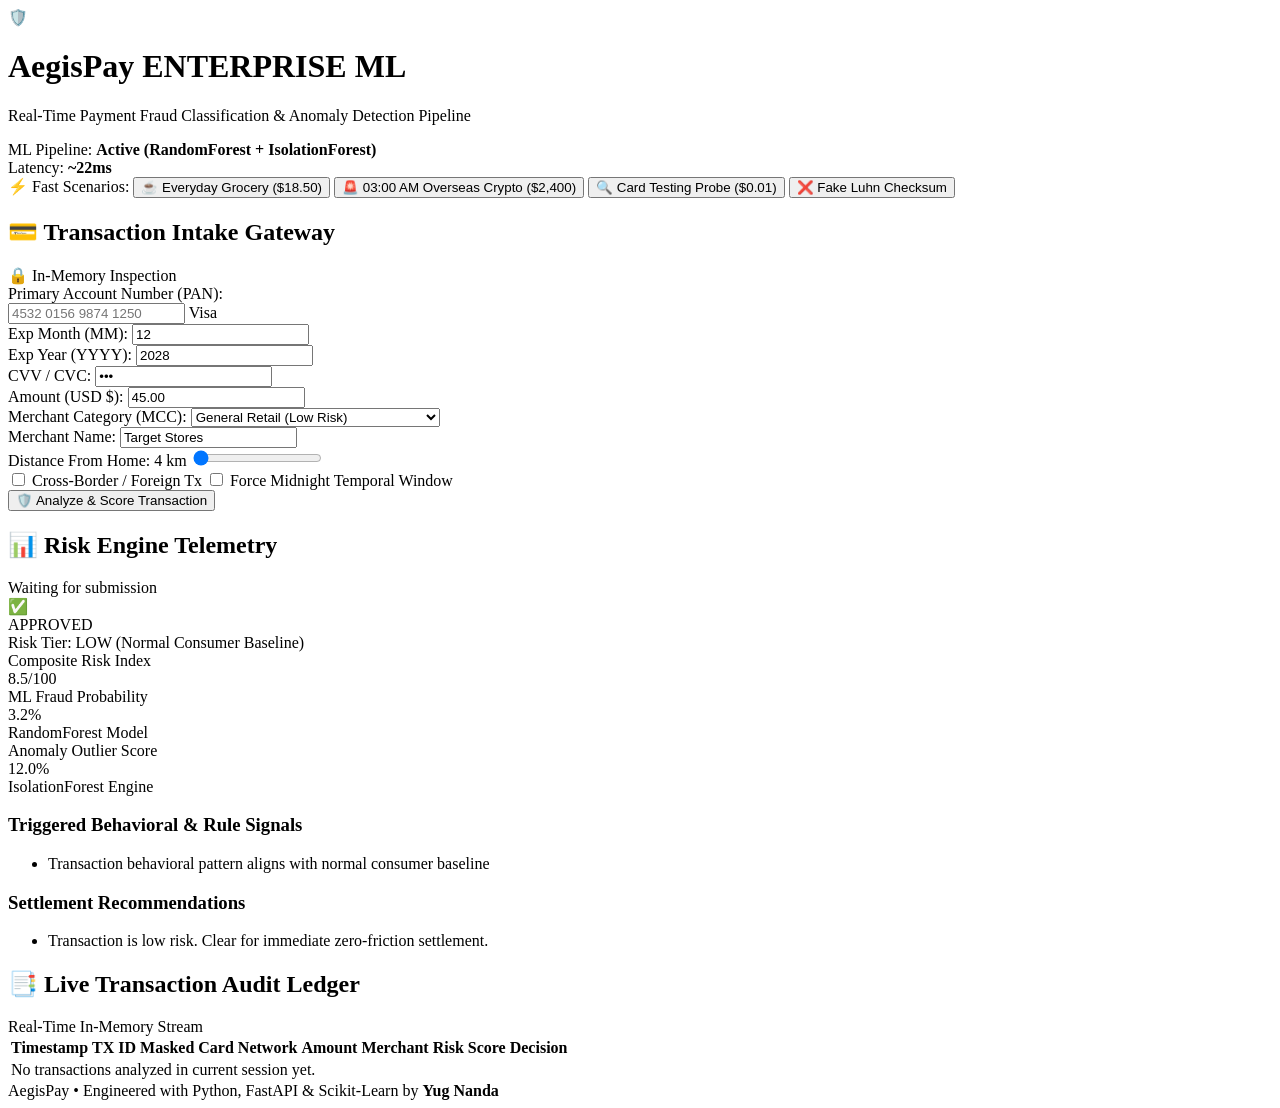
==== web/static/index.html @ bd167f55 "feat: build production AegisPay with ML fraud pipeline, FastAPI telemetry, and real-time dashboard" ====
<!DOCTYPE html>
<html lang="en">
<head>
  <meta charset="UTF-8" />
  <meta name="viewport" content="width=device-width, initial-scale=1.0" />
  <title>AegisPay — ML Financial Fraud Detection & Risk Scoring System</title>
  <link rel="preconnect" href="https://fonts.googleapis.com">
  <link rel="preconnect" href="https://fonts.gstatic.com" crossorigin>
  <link href="https://fonts.googleapis.com/css2?family=Outfit:wght@400;500;600;700;800&family=JetBrains+Mono:wght@400;500;600&display=swap" rel="stylesheet">
  <link rel="stylesheet" href="/static/style.css" />
</head>
<body>
  <div class="app-container">
    <!-- Header -->
    <header class="navbar">
      <div class="brand">
        <div class="brand-shield">🛡️</div>
        <div>
          <h1>AegisPay <span class="badge-tag">ENTERPRISE ML</span></h1>
          <p class="subtitle">Real-Time Payment Fraud Classification & Anomaly Detection Pipeline</p>
        </div>
      </div>
      <div class="nav-telemetry">
        <div class="tele-chip"><span class="pulse-dot"></span> ML Pipeline: <strong>Active (RandomForest + IsolationForest)</strong></div>
        <div class="tele-chip">Latency: <strong id="latency-tag">~22ms</strong></div>
      </div>
    </header>

    <!-- Quick Attack & Test Scenarios -->
    <section class="preset-bar">
      <span class="preset-label">⚡ Fast Scenarios:</span>
      <button class="preset-btn" onclick="loadScenario('legit')">☕ Everyday Grocery ($18.50)</button>
      <button class="preset-btn alert-btn" onclick="loadScenario('crypto')">🚨 03:00 AM Overseas Crypto ($2,400)</button>
      <button class="preset-btn warn-btn" onclick="loadScenario('probing')">🔍 Card Testing Probe ($0.01)</button>
      <button class="preset-btn alert-btn" onclick="loadScenario('invalid')">❌ Fake Luhn Checksum</button>
    </section>

    <!-- Main Workspace Grid -->
    <main class="grid-layout">
      <!-- Left: Transaction Input & Terminal -->
      <section class="card terminal-card">
        <div class="card-header">
          <h2>💳 Transaction Intake Gateway</h2>
          <span class="secure-badge">🔒 In-Memory Inspection</span>
        </div>

        <form id="tx-form" onsubmit="event.preventDefault(); submitAnalysis();">
          <div class="form-group">
            <label>Primary Account Number (PAN):</label>
            <div class="input-icon-wrap">
              <input type="text" id="card_number" placeholder="4532 0156 9874 1250" required autocomplete="off" oninput="handleCardInput(this)">
              <span id="network-badge" class="network-tag">Visa</span>
            </div>
          </div>

          <div class="form-row three-col">
            <div class="form-group">
              <label>Exp Month (MM):</label>
              <input type="text" id="exp_month" placeholder="12" maxlength="2" required value="12">
            </div>
            <div class="form-group">
              <label>Exp Year (YYYY):</label>
              <input type="text" id="exp_year" placeholder="2028" maxlength="4" required value="2028">
            </div>
            <div class="form-group">
              <label>CVV / CVC:</label>
              <input type="password" id="cvv" placeholder="345" maxlength="4" required value="345">
            </div>
          </div>

          <div class="form-row two-col">
            <div class="form-group">
              <label>Amount (USD $):</label>
              <input type="number" step="0.01" id="amount" placeholder="45.00" required value="45.00">
            </div>
            <div class="form-group">
              <label>Merchant Category (MCC):</label>
              <select id="mcc_category">
                <option value="groceries">Groceries & Supermarket (Low Risk)</option>
                <option value="retail" selected>General Retail (Low Risk)</option>
                <option value="travel">Airline & Travel (Moderate)</option>
                <option value="electronics">Consumer Electronics (Elevated)</option>
                <option value="digital_goods">Digital Gift Cards (High Risk)</option>
                <option value="luxury">Luxury Jewelry & Watches (High Risk)</option>
                <option value="cryptocurrency">Cryptocurrency Exchange (Critical)</option>
                <option value="casino">Offshore Gambling / Casino (Critical)</option>
              </select>
            </div>
          </div>

          <div class="form-group">
            <label>Merchant Name:</label>
            <input type="text" id="merchant_name" placeholder="Target Stores" value="Target Stores">
          </div>

          <div class="form-row two-col">
            <div class="form-group">
              <label>Distance From Home: <span id="dist-val">4 km</span></label>
              <input type="range" id="distance" min="1" max="2500" value="4" oninput="document.getElementById('dist-val').innerText = this.value + ' km'">
            </div>
            <div class="form-group checkbox-group">
              <label class="chk-label">
                <input type="checkbox" id="is_foreign"> Cross-Border / Foreign Tx
              </label>
              <label class="chk-label">
                <input type="checkbox" id="night_tx"> Force Midnight Temporal Window
              </label>
            </div>
          </div>

          <button type="submit" id="submit-btn" class="action-btn">
            <span>🛡️ Analyze & Score Transaction</span>
          </button>
        </form>
      </section>

      <!-- Right: Real-time Telemetry & Risk Verdict -->
      <section class="card verdict-card">
        <div class="card-header">
          <h2>📊 Risk Engine Telemetry</h2>
          <span id="tx-id-tag" class="tx-pill">Waiting for submission</span>
        </div>

        <div id="verdict-banner" class="verdict-banner verdict-approve">
          <div class="verdict-icon" id="verdict-icon">✅</div>
          <div>
            <div class="verdict-title" id="decision-text">APPROVED</div>
            <div class="verdict-desc" id="tier-text">Risk Tier: LOW (Normal Consumer Baseline)</div>
          </div>
        </div>

        <!-- Gauge & Submetrics -->
        <div class="metrics-grid">
          <div class="metric-box gauge-box">
            <div class="metric-title">Composite Risk Index</div>
            <div class="score-display">
              <span id="total-score" class="big-score">8.5</span><span class="score-den">/100</span>
            </div>
            <div class="gauge-bar-track">
              <div id="gauge-bar-fill" class="gauge-bar-fill" style="width: 8.5%"></div>
            </div>
          </div>

          <div class="metric-box">
            <div class="metric-title">ML Fraud Probability</div>
            <div class="stat-number" id="ml-prob">3.2%</div>
            <div class="stat-sub">RandomForest Model</div>
          </div>

          <div class="metric-box">
            <div class="metric-title">Anomaly Outlier Score</div>
            <div class="stat-number" id="anom-score">12.0%</div>
            <div class="stat-sub">IsolationForest Engine</div>
          </div>
        </div>

        <!-- Risk Factors -->
        <div class="factors-section">
          <h3>Triggered Behavioral & Rule Signals</h3>
          <ul id="risk-factors-list" class="signals-list">
            <li class="signal-item ok-item">Transaction behavioral pattern aligns with normal consumer baseline</li>
          </ul>
        </div>

        <!-- Recommendations -->
        <div class="recs-section">
          <h3>Settlement Recommendations</h3>
          <ul id="recs-list" class="recs-list">
            <li>Transaction is low risk. Clear for immediate zero-friction settlement.</li>
          </ul>
        </div>
      </section>
    </main>

    <!-- Ledger Table -->
    <section class="card ledger-card">
      <div class="card-header">
        <h2>📑 Live Transaction Audit Ledger</h2>
        <span class="ledger-count">Real-Time In-Memory Stream</span>
      </div>
      <div class="table-responsive">
        <table class="ledger-table">
          <thead>
            <tr>
              <th>Timestamp</th>
              <th>TX ID</th>
              <th>Masked Card</th>
              <th>Network</th>
              <th>Amount</th>
              <th>Merchant</th>
              <th>Risk Score</th>
              <th>Decision</th>
            </tr>
          </thead>
          <tbody id="ledger-body">
            <tr>
              <td colspan="8" class="empty-cell">No transactions analyzed in current session yet.</td>
            </tr>
          </tbody>
        </table>
      </div>
    </section>

    <footer class="footer">
      <div>AegisPay • Engineered with Python, FastAPI & Scikit-Learn by <strong>Yug Nanda</strong></div>
    </footer>
  </div>

  <script src="/static/app.js"></script>
</body>
</html>
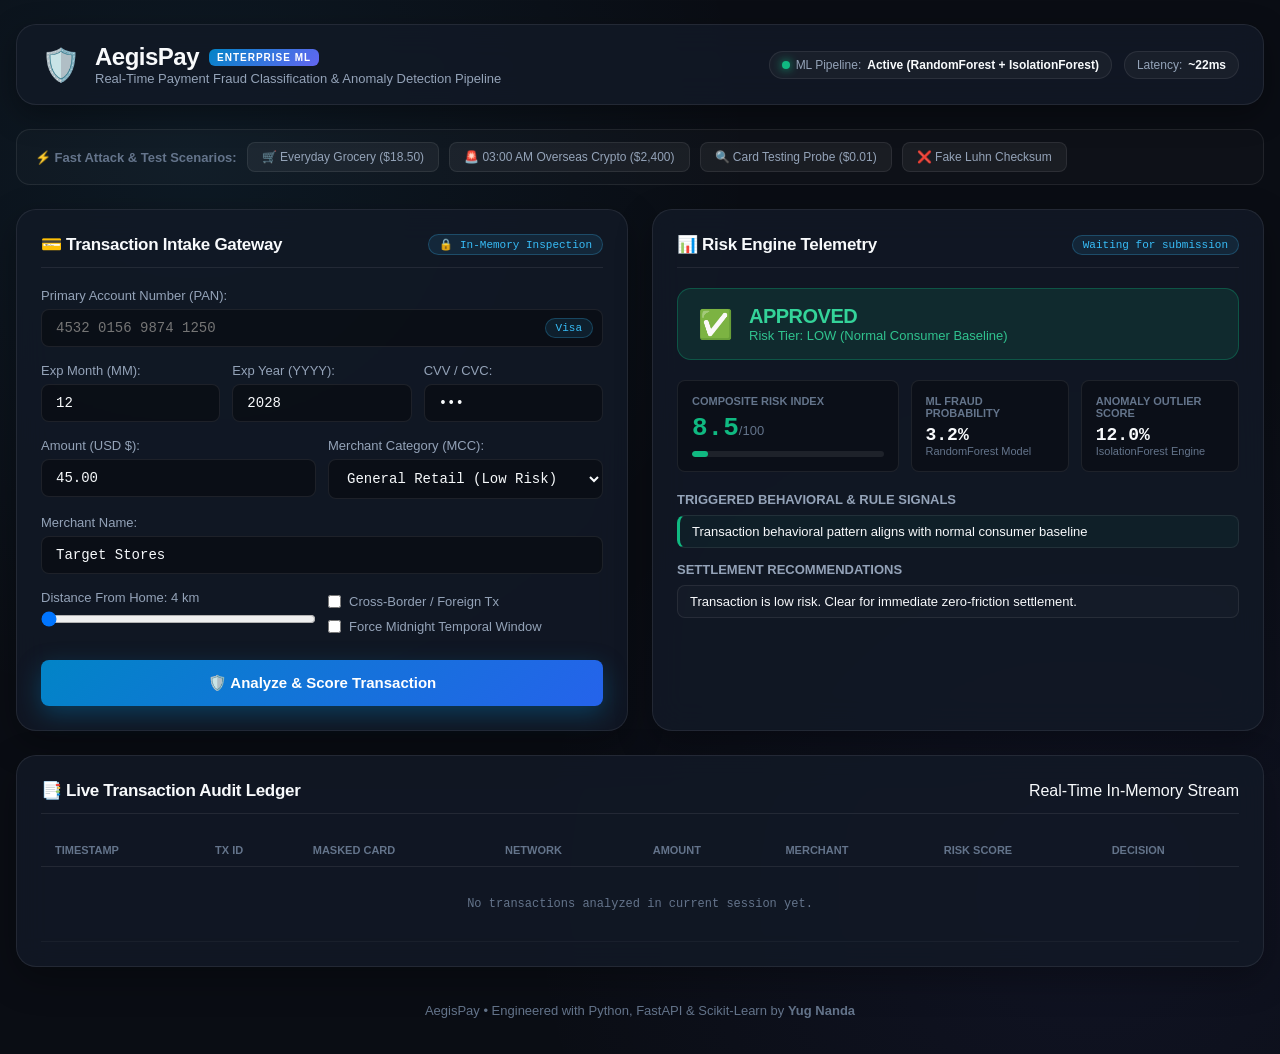
==== commit 649437de: "fix: restore clean HTML markup and bundle standalone dark-mode UI" ====
--- a/web/static/index.html
+++ b/web/static/index.html
@@ -3,11 +3,532 @@
 <head>
   <meta charset="UTF-8" />
   <meta name="viewport" content="width=device-width, initial-scale=1.0" />
-  <title>AegisPay — ML Financial Fraud Detection & Risk Scoring System</title>
+  <title>AegisPay — Enterprise ML Payment Fraud Detection & Risk Scoring</title>
   <link rel="preconnect" href="https://fonts.googleapis.com">
   <link rel="preconnect" href="https://fonts.gstatic.com" crossorigin>
   <link href="https://fonts.googleapis.com/css2?family=Outfit:wght@400;500;600;700;800&family=JetBrains+Mono:wght@400;500;600&display=swap" rel="stylesheet">
-  <link rel="stylesheet" href="/static/style.css" />
+  <style>
+:root {
+  --bg-primary: #0a0d14;
+  --bg-surface: #111722;
+  --bg-card: rgba(18, 25, 38, 0.85);
+  --border-color: rgba(255, 255, 255, 0.08);
+  --border-glow: rgba(56, 189, 248, 0.25);
+  
+  --color-primary: #38bdf8;
+  --color-success: #10b981;
+  --color-warning: #f59e0b;
+  --color-danger: #ef4444;
+  --color-info: #6366f1;
+
+  --text-main: #f8fafc;
+  --text-muted: #94a3b8;
+  --text-dim: #64748b;
+  
+  --radius-sm: 8px;
+  --radius-md: 14px;
+  --radius-lg: 20px;
+}
+
+* {
+  box-sizing: border-box;
+  margin: 0;
+  padding: 0;
+}
+
+body {
+  background-color: var(--bg-primary);
+  background-image: radial-gradient(circle at 15% 15%, rgba(56, 189, 248, 0.07) 0%, transparent 40%),
+                    radial-gradient(circle at 85% 85%, rgba(99, 102, 241, 0.07) 0%, transparent 40%);
+  color: var(--text-main);
+  font-family: 'Outfit', -apple-system, BlinkMacSystemFont, sans-serif;
+  min-height: 100vh;
+  display: flex;
+  justify-content: center;
+  padding: 24px 16px;
+}
+
+.app-container {
+  width: 100%;
+  max-width: 1280px;
+  display: flex;
+  flex-direction: column;
+  gap: 24px;
+}
+
+/* Navbar */
+.navbar {
+  display: flex;
+  justify-content: space-between;
+  align-items: center;
+  background: var(--bg-card);
+  backdrop-filter: blur(16px);
+  border: 1px solid var(--border-color);
+  padding: 18px 24px;
+  border-radius: var(--radius-lg);
+  box-shadow: 0 10px 30px rgba(0, 0, 0, 0.35);
+}
+
+.brand {
+  display: flex;
+  align-items: center;
+  gap: 14px;
+}
+
+.brand-shield {
+  font-size: 32px;
+}
+
+.brand h1 {
+  font-size: 24px;
+  font-weight: 800;
+  letter-spacing: -0.5px;
+  display: flex;
+  align-items: center;
+  gap: 10px;
+}
+
+.badge-tag {
+  font-size: 10px;
+  font-weight: 700;
+  letter-spacing: 1px;
+  background: linear-gradient(135deg, #0284c7, #6366f1);
+  color: white;
+  padding: 3px 8px;
+  border-radius: 6px;
+  text-transform: uppercase;
+}
+
+.subtitle {
+  color: var(--text-muted);
+  font-size: 13px;
+}
+
+.nav-telemetry {
+  display: flex;
+  gap: 12px;
+}
+
+.tele-chip {
+  background: rgba(255, 255, 255, 0.04);
+  border: 1px solid var(--border-color);
+  font-size: 12px;
+  padding: 6px 12px;
+  border-radius: 20px;
+  color: var(--text-muted);
+  display: flex;
+  align-items: center;
+  gap: 6px;
+}
+
+.tele-chip strong {
+  color: var(--text-main);
+}
+
+.pulse-dot {
+  width: 8px;
+  height: 8px;
+  background: var(--color-success);
+  border-radius: 50%;
+  box-shadow: 0 0 10px var(--color-success);
+  animation: pulse 2s infinite;
+}
+
+@keyframes pulse {
+  0% { transform: scale(0.95); opacity: 0.8; }
+  50% { transform: scale(1.2); opacity: 1; }
+  100% { transform: scale(0.95); opacity: 0.8; }
+}
+
+/* Preset Bar */
+.preset-bar {
+  display: flex;
+  flex-wrap: wrap;
+  align-items: center;
+  gap: 10px;
+  padding: 12px 18px;
+  background: rgba(255, 255, 255, 0.02);
+  border: 1px solid var(--border-color);
+  border-radius: var(--radius-md);
+}
+
+.preset-label {
+  font-size: 13px;
+  color: var(--text-dim);
+  font-weight: 600;
+}
+
+.preset-btn {
+  background: rgba(255, 255, 255, 0.05);
+  border: 1px solid var(--border-color);
+  color: var(--text-muted);
+  padding: 7px 14px;
+  border-radius: var(--radius-sm);
+  font-size: 12px;
+  cursor: pointer;
+  transition: all 0.2s ease;
+  font-family: inherit;
+}
+
+.preset-btn:hover {
+  background: rgba(56, 189, 248, 0.12);
+  border-color: var(--color-primary);
+  color: var(--text-main);
+}
+
+.alert-btn:hover {
+  background: rgba(239, 68, 68, 0.15);
+  border-color: var(--color-danger);
+}
+
+.warn-btn:hover {
+  background: rgba(245, 158, 11, 0.15);
+  border-color: var(--color-warning);
+}
+
+/* Main Grid */
+.grid-layout {
+  display: grid;
+  grid-template-columns: 1fr 1fr;
+  gap: 24px;
+}
+
+@media (max-width: 900px) {
+  .grid-layout {
+    grid-template-columns: 1fr;
+  }
+}
+
+.card {
+  background: var(--bg-card);
+  backdrop-filter: blur(16px);
+  border: 1px solid var(--border-color);
+  border-radius: var(--radius-lg);
+  padding: 24px;
+  box-shadow: 0 12px 36px rgba(0, 0, 0, 0.3);
+}
+
+.card-header {
+  display: flex;
+  justify-content: space-between;
+  align-items: center;
+  margin-bottom: 20px;
+  padding-bottom: 12px;
+  border-bottom: 1px solid var(--border-color);
+}
+
+.card-header h2 {
+  font-size: 17px;
+  font-weight: 700;
+  letter-spacing: -0.3px;
+}
+
+.secure-badge, .tx-pill, .network-tag {
+  font-size: 11px;
+  background: rgba(56, 189, 248, 0.1);
+  border: 1px solid rgba(56, 189, 248, 0.25);
+  color: var(--color-primary);
+  padding: 3px 10px;
+  border-radius: 12px;
+  font-family: 'JetBrains Mono', monospace;
+}
+
+/* Form Styles */
+.form-group {
+  margin-bottom: 16px;
+  display: flex;
+  flex-direction: column;
+  gap: 6px;
+}
+
+.form-group label {
+  font-size: 13px;
+  font-weight: 500;
+  color: var(--text-muted);
+}
+
+.form-row {
+  display: grid;
+  gap: 12px;
+}
+
+.two-col { grid-template-columns: 1fr 1fr; }
+.three-col { grid-template-columns: 1fr 1fr 1fr; }
+
+input[type="text"],
+input[type="number"],
+input[type="password"],
+select {
+  width: 100%;
+  background: rgba(0, 0, 0, 0.35);
+  border: 1px solid var(--border-color);
+  color: var(--text-main);
+  padding: 10px 14px;
+  border-radius: var(--radius-sm);
+  font-size: 14px;
+  font-family: 'JetBrains Mono', monospace;
+  outline: none;
+  transition: border-color 0.2s;
+}
+
+input:focus, select:focus {
+  border-color: var(--color-primary);
+  box-shadow: 0 0 12px rgba(56, 189, 248, 0.2);
+}
+
+.input-icon-wrap {
+  position: relative;
+  display: flex;
+  align-items: center;
+}
+
+.input-icon-wrap input {
+  padding-right: 90px;
+}
+
+.input-icon-wrap .network-tag {
+  position: absolute;
+  right: 10px;
+}
+
+.checkbox-group {
+  justify-content: center;
+}
+
+.chk-label {
+  display: flex;
+  align-items: center;
+  gap: 8px;
+  font-size: 12px;
+  color: var(--text-muted);
+  cursor: pointer;
+  margin-top: 4px;
+}
+
+.action-btn {
+  width: 100%;
+  background: linear-gradient(135deg, #0284c7, #2563eb);
+  color: white;
+  border: none;
+  padding: 14px;
+  border-radius: var(--radius-sm);
+  font-size: 15px;
+  font-weight: 700;
+  cursor: pointer;
+  margin-top: 10px;
+  box-shadow: 0 8px 24px rgba(2, 132, 199, 0.35);
+  transition: all 0.2s ease;
+  font-family: inherit;
+}
+
+.action-btn:hover {
+  transform: translateY(-2px);
+  box-shadow: 0 10px 28px rgba(2, 132, 199, 0.5);
+}
+
+/* Verdict Display */
+.verdict-banner {
+  display: flex;
+  align-items: center;
+  gap: 16px;
+  padding: 16px 20px;
+  border-radius: var(--radius-md);
+  margin-bottom: 20px;
+  border: 1px solid transparent;
+  transition: all 0.3s ease;
+}
+
+.verdict-approve {
+  background: rgba(16, 185, 129, 0.12);
+  border-color: rgba(16, 185, 129, 0.3);
+  color: #34d399;
+}
+
+.verdict-warn {
+  background: rgba(245, 158, 11, 0.12);
+  border-color: rgba(245, 158, 11, 0.3);
+  color: #fbbf24;
+}
+
+.verdict-decline {
+  background: rgba(239, 68, 68, 0.12);
+  border-color: rgba(239, 68, 68, 0.3);
+  color: #f87171;
+}
+
+.verdict-icon {
+  font-size: 28px;
+}
+
+.verdict-title {
+  font-size: 20px;
+  font-weight: 800;
+  letter-spacing: -0.5px;
+}
+
+.verdict-desc {
+  font-size: 13px;
+  opacity: 0.9;
+}
+
+/* Metrics */
+.metrics-grid {
+  display: grid;
+  grid-template-columns: 1.4fr 1fr 1fr;
+  gap: 12px;
+  margin-bottom: 20px;
+}
+
+.metric-box {
+  background: rgba(0, 0, 0, 0.3);
+  border: 1px solid var(--border-color);
+  padding: 14px;
+  border-radius: var(--radius-sm);
+  display: flex;
+  flex-direction: column;
+  justify-content: center;
+}
+
+.metric-title {
+  font-size: 11px;
+  color: var(--text-dim);
+  text-transform: uppercase;
+  font-weight: 600;
+  margin-bottom: 6px;
+}
+
+.big-score {
+  font-size: 26px;
+  font-weight: 800;
+  font-family: 'JetBrains Mono', monospace;
+  color: var(--color-success);
+}
+
+.score-den {
+  font-size: 13px;
+  color: var(--text-dim);
+}
+
+.stat-number {
+  font-size: 18px;
+  font-weight: 700;
+  font-family: 'JetBrains Mono', monospace;
+  color: var(--text-main);
+}
+
+.stat-sub {
+  font-size: 11px;
+  color: var(--text-dim);
+}
+
+.gauge-bar-track {
+  width: 100%;
+  height: 6px;
+  background: rgba(255, 255, 255, 0.08);
+  border-radius: 4px;
+  margin-top: 8px;
+  overflow: hidden;
+}
+
+.gauge-bar-fill {
+  height: 100%;
+  background: var(--color-success);
+  border-radius: 4px;
+  transition: width 0.4s ease, background-color 0.4s ease;
+}
+
+/* Factors & Recommendations */
+.factors-section, .recs-section {
+  margin-top: 14px;
+}
+
+.factors-section h3, .recs-section h3 {
+  font-size: 13px;
+  color: var(--text-muted);
+  text-transform: uppercase;
+  font-weight: 700;
+  margin-bottom: 8px;
+}
+
+.signals-list, .recs-list {
+  list-style: none;
+  display: flex;
+  flex-direction: column;
+  gap: 6px;
+}
+
+.signal-item, .recs-list li {
+  font-size: 13px;
+  padding: 8px 12px;
+  border-radius: var(--radius-sm);
+  background: rgba(255, 255, 255, 0.02);
+  border: 1px solid var(--border-color);
+}
+
+.signal-item.danger-item {
+  border-left: 3px solid var(--color-danger);
+  background: rgba(239, 68, 68, 0.05);
+}
+
+.signal-item.ok-item {
+  border-left: 3px solid var(--color-success);
+  background: rgba(16, 185, 129, 0.05);
+}
+
+/* Ledger Table */
+.table-responsive {
+  overflow-x: auto;
+}
+
+.ledger-table {
+  width: 100%;
+  border-collapse: collapse;
+  font-size: 13px;
+}
+
+.ledger-table th {
+  text-align: left;
+  padding: 10px 14px;
+  font-size: 11px;
+  color: var(--text-dim);
+  text-transform: uppercase;
+  border-bottom: 1px solid var(--border-color);
+}
+
+.ledger-table td {
+  padding: 12px 14px;
+  border-bottom: 1px solid rgba(255, 255, 255, 0.04);
+  font-family: 'JetBrains Mono', monospace;
+  font-size: 12px;
+}
+
+.empty-cell {
+  text-align: center;
+  color: var(--text-dim);
+  padding: 30px !important;
+}
+
+.status-badge {
+  display: inline-block;
+  padding: 3px 8px;
+  border-radius: 4px;
+  font-size: 11px;
+  font-weight: 700;
+}
+
+.badge-APPROVED { background: rgba(16, 185, 129, 0.2); color: #34d399; }
+.badge-STEP_UP_2FA { background: rgba(56, 189, 248, 0.2); color: #38bdf8; }
+.badge-MANUAL_REVIEW { background: rgba(245, 158, 11, 0.2); color: #fbbf24; }
+.badge-DECLINE { background: rgba(239, 68, 68, 0.2); color: #f87171; }
+
+.footer {
+  text-align: center;
+  color: var(--text-dim);
+  font-size: 13px;
+  padding: 12px;
+}
+
+</style>
 </head>
 <body>
   <div class="app-container">
@@ -28,8 +549,8 @@
 
     <!-- Quick Attack & Test Scenarios -->
     <section class="preset-bar">
-      <span class="preset-label">⚡ Fast Scenarios:</span>
-      <button class="preset-btn" onclick="loadScenario('legit')">☕ Everyday Grocery ($18.50)</button>
+      <span class="preset-label">⚡ Fast Attack & Test Scenarios:</span>
+      <button class="preset-btn" onclick="loadScenario('legit')">🛒 Everyday Grocery ($18.50)</button>
       <button class="preset-btn alert-btn" onclick="loadScenario('crypto')">🚨 03:00 AM Overseas Crypto ($2,400)</button>
       <button class="preset-btn warn-btn" onclick="loadScenario('probing')">🔍 Card Testing Probe ($0.01)</button>
       <button class="preset-btn alert-btn" onclick="loadScenario('invalid')">❌ Fake Luhn Checksum</button>
@@ -201,11 +722,238 @@
       </div>
     </section>
 
-    <footer class="footer">
-      <div>AegisPay • Engineered with Python, FastAPI & Scikit-Learn by <strong>Yug Nanda</strong></div>
-    </footer>
+    <footer class="footer"><div>AegisPay • Engineered with Python, FastAPI & Scikit-Learn by <strong>Yug Nanda</strong></div></footer>
   </div>
 
-  <script src="/static/app.js"></script>
+  <script>
+// AegisPay Real-Time Frontend Controller
+
+const scenarios = {
+  legit: {
+    card: "4532015698741250",
+    month: "12",
+    year: "2028",
+    cvv: "345",
+    amount: "18.50",
+    merchant: "Whole Foods Market",
+    mcc: "groceries",
+    dist: 3,
+    foreign: false,
+    night: false
+  },
+  crypto: {
+    card: "4532015698741250",
+    month: "12",
+    year: "2028",
+    cvv: "345",
+    amount: "2400.00",
+    merchant: "Panama Crypto Exchange Ltd",
+    mcc: "cryptocurrency",
+    dist: 1250,
+    foreign: true,
+    night: true
+  },
+  probing: {
+    card: "4532015698741250",
+    month: "12",
+    year: "2028",
+    cvv: "345",
+    amount: "0.01",
+    merchant: "Online Digital Store",
+    mcc: "digital_goods",
+    dist: 15,
+    foreign: false,
+    night: false
+  },
+  invalid: {
+    card: "4532015698741259", // Invalid Luhn
+    month: "02",
+    year: "2022", // Expired
+    cvv: "99",
+    amount: "150.00",
+    merchant: "ElectroHub Retail",
+    mcc: "electronics",
+    dist: 45,
+    foreign: false,
+    night: false
+  }
+};
+
+function loadScenario(type) {
+  const sc = scenarios[type];
+  if (!sc) return;
+
+  document.getElementById('card_number').value = sc.card;
+  document.getElementById('exp_month').value = sc.month;
+  document.getElementById('exp_year').value = sc.year;
+  document.getElementById('cvv').value = sc.cvv;
+  document.getElementById('amount').value = sc.amount;
+  document.getElementById('merchant_name').value = sc.merchant;
+  document.getElementById('mcc_category').value = sc.mcc;
+  document.getElementById('distance').value = sc.dist;
+  document.getElementById('dist-val').innerText = sc.dist + " km";
+  document.getElementById('is_foreign').checked = sc.foreign;
+  document.getElementById('night_tx').checked = sc.night;
+
+  handleCardInput(document.getElementById('card_number'));
+  submitAnalysis();
+}
+
+function handleCardInput(el) {
+  const pan = el.value.replace(/\D/g, '');
+  let network = "Unknown";
+  
+  if (/^4/.test(pan)) network = "Visa";
+  else if (/^(5[1-5]|2[2-7])/.test(pan)) network = "MasterCard";
+  else if (/^3[47]/.test(pan)) network = "Amex";
+  else if (/^6(?:011|5)/.test(pan)) network = "Discover";
+  else if (/^(508|60|6521)/.test(pan)) network = "RuPay";
+  
+  document.getElementById('network-badge').innerText = network;
+}
+
+async function submitAnalysis() {
+  const submitBtn = document.getElementById('submit-btn');
+  submitBtn.disabled = true;
+  submitBtn.innerHTML = "<span>⚙️ Running ML Inference & Rules...</span>";
+
+  const payload = {
+    card: {
+      card_number: document.getElementById('card_number').value.trim(),
+      expiry_month: document.getElementById('exp_month').value.trim(),
+      expiry_year: document.getElementById('exp_year').value.trim(),
+      cvv: document.getElementById('cvv').value.trim(),
+      cardholder_name: "Demo Cardholder"
+    },
+    amount: parseFloat(document.getElementById('amount').value) || 0,
+    currency: "USD",
+    merchant_name: document.getElementById('merchant_name').value.trim(),
+    merchant_category: document.getElementById('mcc_category').value,
+    distance_from_home_km: parseFloat(document.getElementById('distance').value) || 5.0,
+    is_foreign_transaction: document.getElementById('is_foreign').checked,
+    transaction_hour: document.getElementById('night_tx').checked ? 3 : null,
+    device_trust_score: document.getElementById('is_foreign').checked ? 0.35 : 0.95
+  };
+
+  try {
+    const res = await fetch('/api/v1/analyze', {
+      method: 'POST',
+      headers: { 'Content-Type': 'application/json' },
+      body: JSON.stringify(payload)
+    });
+
+    if (!res.ok) {
+      throw new Error(`Server returned ${res.status}`);
+    }
+
+    const data = await res.json();
+    renderVerdict(data);
+    addLedgerRow(data);
+  } catch (err) {
+    alert("Analysis failed: " + err.message);
+  } finally {
+    submitBtn.disabled = false;
+    submitBtn.innerHTML = "<span>🛡️ Analyze & Score Transaction</span>";
+  }
+}
+
+function renderVerdict(data) {
+  document.getElementById('tx-id-tag').innerText = data.transaction_id;
+  document.getElementById('latency-tag').innerText = data.processing_time_ms + "ms";
+
+  const risk = data.risk;
+  const score = risk.total_risk_score;
+  const decision = risk.decision;
+  const tier = risk.risk_tier;
+
+  const banner = document.getElementById('verdict-banner');
+  const icon = document.getElementById('verdict-icon');
+  const title = document.getElementById('decision-text');
+  const desc = document.getElementById('tier-text');
+  const scoreEl = document.getElementById('total-score');
+  const bar = document.getElementById('gauge-bar-fill');
+
+  scoreEl.innerText = score;
+  bar.style.width = score + "%";
+
+  banner.className = "verdict-banner";
+  if (decision === "APPROVE") {
+    banner.classList.add("verdict-approve");
+    icon.innerText = "✅";
+    title.innerText = "TRANSACTION APPROVED";
+    desc.innerText = `Risk Tier: ${tier} (Clean Behavioral Profile)`;
+    scoreEl.style.color = "var(--color-success)";
+    bar.style.backgroundColor = "var(--color-success)";
+  } else if (decision === "STEP_UP_2FA") {
+    banner.classList.add("verdict-warn");
+    icon.innerText = "🔐";
+    title.innerText = "STEP-UP 2FA CHALLENGE";
+    desc.innerText = `Risk Tier: ${tier} (Secondary Verification Required)`;
+    scoreEl.style.color = "var(--color-primary)";
+    bar.style.backgroundColor = "var(--color-primary)";
+  } else if (decision === "MANUAL_REVIEW") {
+    banner.classList.add("verdict-warn");
+    icon.innerText = "⚠️";
+    title.innerText = "MANUAL FRAUD REVIEW";
+    desc.innerText = `Risk Tier: ${tier} (High-Risk Threshold Detected)`;
+    scoreEl.style.color = "var(--color-warning)";
+    bar.style.backgroundColor = "var(--color-warning)";
+  } else {
+    banner.classList.add("verdict-decline");
+    icon.innerText = "🚫";
+    title.innerText = "TRANSACTION DECLINED";
+    desc.innerText = `Risk Tier: ${tier} (Critical Threat Flagged)`;
+    scoreEl.style.color = "var(--color-danger)";
+    bar.style.backgroundColor = "var(--color-danger)";
+  }
+
+  document.getElementById('ml-prob').innerText = risk.ml_fraud_probability + "%";
+  document.getElementById('anom-score').innerText = risk.anomaly_score + "%";
+
+  // Factors
+  const factorsList = document.getElementById('risk-factors-list');
+  factorsList.innerHTML = "";
+  data.risk_factors.forEach(f => {
+    const li = document.createElement('li');
+    li.className = "signal-item " + (decision === "APPROVE" ? "ok-item" : "danger-item");
+    li.innerText = (decision === "APPROVE" ? "✓ " : "⚠️ ") + f;
+    factorsList.appendChild(li);
+  });
+
+  // Recommendations
+  const recsList = document.getElementById('recs-list');
+  recsList.innerHTML = "";
+  data.recommendations.forEach(r => {
+    const li = document.createElement('li');
+    li.innerText = "• " + r;
+    recsList.appendChild(li);
+  });
+}
+
+function addLedgerRow(data) {
+  const tbody = document.getElementById('ledger-body');
+  if (tbody.querySelector('.empty-cell')) {
+    tbody.innerHTML = "";
+  }
+
+  const tr = document.createElement('tr');
+  const d = new Date(data.timestamp);
+  const timeStr = d.toLocaleTimeString();
+
+  tr.innerHTML = `
+    <td>${timeStr}</td>
+    <td><code>${data.transaction_id}</code></td>
+    <td>${data.masked_card}</td>
+    <td><span class="network-tag">${data.card_network}</span></td>
+    <td>$${data.amount.toFixed(2)}</td>
+    <td>${data.merchant}</td>
+    <td><strong>${data.risk.total_risk_score}</strong>/100</td>
+    <td><span class="status-badge badge-${data.risk.decision}">${data.risk.decision}</span></td>
+  `;
+
+  tbody.insertBefore(tr, tbody.firstChild);
+}
+
+</script>
 </body>
 </html>
